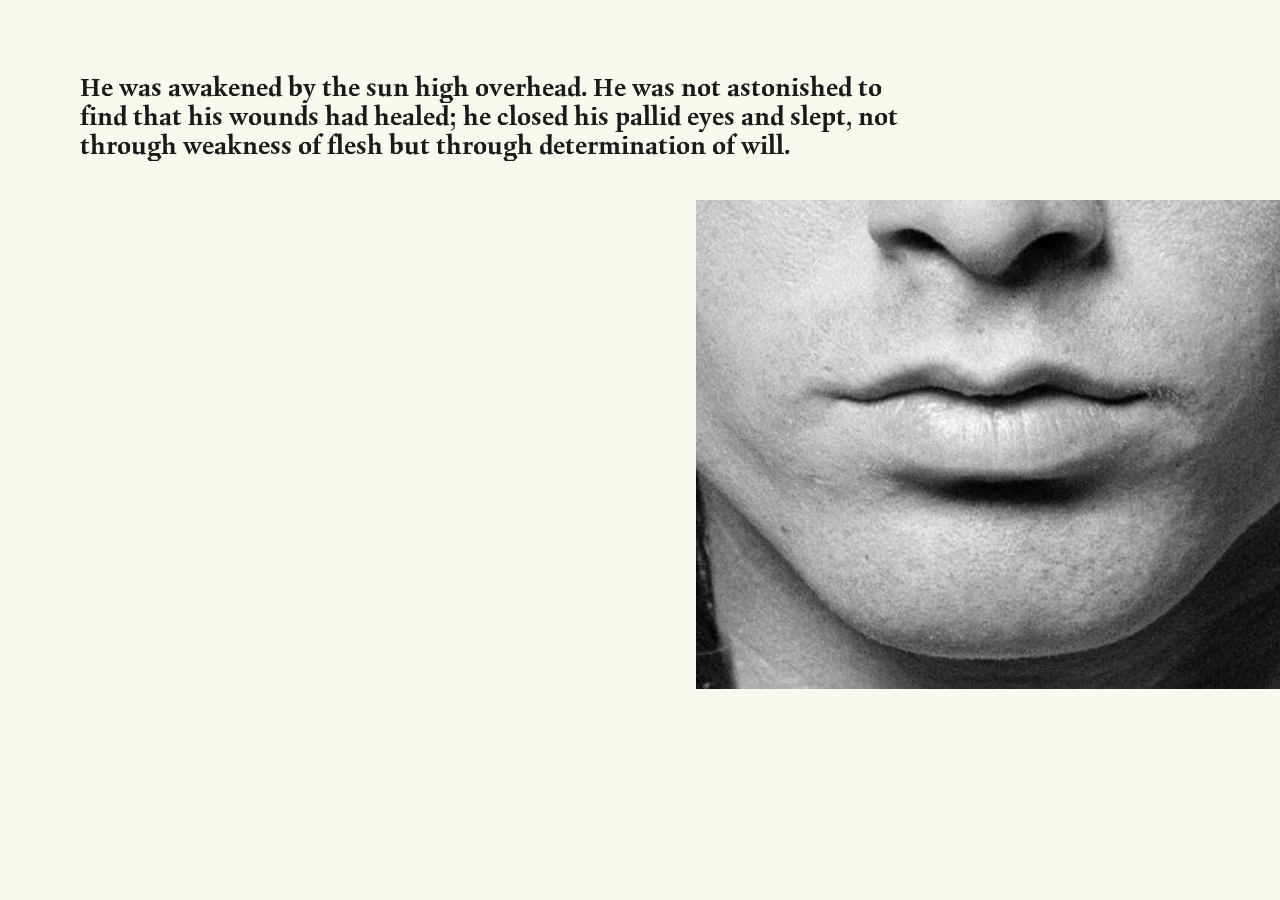
==== page2.html @ aa9014dd "first commit" ====
<!DOCTYPE html>
<html lang="en">

<head>
  <meta charset="utf-8">
  <title>page</title>
  <link rel="stylesheet" href="main.css">
</head>

<script>
  const mouth = document.getElementById("mouth");
  const hiddenBox = document.getElementById("hiddenBox");

  mouth.addEventListener("click", function () {
    mouth.style.display = "none";
    hiddenBox.style.display = "block";
  });

  hiddenBox.addEventListener("click", function () {
    hiddenBox.style.display = "none";
    mouth.style.display = "block";
  });
</script>

<body class="page2">

  <h1 class="card-title">He was awakened by the sun high overhead. He was not astonished to find that his wounds had healed; he closed his pallid eyes and slept, not through weakness of flesh but through determination of will. </h1>
  <div class="image-container">
    <img src="mouth.jpg" alt="Mouth Image" class="mouth-image" onclick="toggleBox()">

    <div class="hidden-box" id="textBox">
      <p>
       He knew that this temple was the place required for his invincible intent; 
       he knew that the incessant trees had not succeeded in strangling the ruins of another propitious temple
        downstream which had once belonged to gods now burned and dead; he knew that his immediate obligation was to dream.
         Toward midnight he was awakened by the inconsolable shriek of a bird. Tracks of bare feet, some figs 
         and a jug warned him that the men of the region had been spying respectfully on his sleep, soliciting 
         his protection or afraid of his magic. He felt a chill of fear, and sought out a sepulchral niche in the
          dilapidated wall where he concealed himself among unfamiliar leaves.
        The purpose which guided him was not impossible, though supernatural.
         He wanted to dream a man; he wanted to dream him in minute entirety and impose him on reality. 
         This magic project had exhausted the entire expanse of his mind; if someone had asked him his name
          or to relate some event of his former life, he would not have been able to give an answer. 
          This uninhabited, ruined temple suited him, for it is contained a minimum of visible world; 
          the proximity of the workmen also suited him, for they took it upon themselves to provide for his 
          frugal needs. The rice and fruit they brought him were nourishment enough for his body, which was
          consecrated to the sole task of sleeping and dreaming.
      </p>
    </div>


</body>

<script>
  function toggleBox() {
    const box = document.getElementById("textBox");
    if (box.style.display === "none" || box.style.display === "") {
      box.style.display = "block";
    } else {
      box.style.display = "none";
    }
  }
</script>
---- main.css ----
body {
    background-color: #FAF9EE;
    margin: 0;
    padding: 0;
}

.body-chart {
    width: 40%;
    height: auto;
    display: block;
    margin-left: 250px;
    position: relative;
    z-index: 1;
}

@font-face {
    font-family: "Fugit";
    src: url(fonts/FugitUnlicencedTrial-Bold.ttf) format("truetype");
}

.title-container {
    inset: 0;       
  height: auto; 
  display: flex;
  align-items: center;
  padding-left: 55px;
  position: relative;
}

h1 {
  position: absolute;
  right: 370px;
  top: 50%;
  transform: translateY(-50%);
  color: #FAF9EE;
  font-family: "Fugit";
  font-size: 18pt;
  z-index: 2;
}

:root{
  --circle-size: 750px;
  --circle-right: 200px;
  --circle-top: 100px;
}

.image-area{
  position: relative;
  height: 100vh; 
}

.orange-circle{
  width: var(--circle-size);
  height: var(--circle-size);
  position: absolute;
  right: var(--circle-right);
  top: var(--circle-top);
  border-radius: 50%;
  z-index: 0;

  background: radial-gradient(circle at 40% 35%,
    #ff6a2b 0%,
    #C7441C 45%,
    rgba(199,68,28,0) 70%
  );

  filter: blur(10px);
  animation: flameBlob 6s ease-in-out infinite;
}


.flame-arc{
  position: absolute;
  right: var(--circle-right);
  top: var(--circle-top);
  width: var(--circle-size);
  height: var(--circle-size);
  z-index: 3;
  pointer-events: none;
}

.flame-button{
  --angle: 0deg;
  --radius: 405px;
  --size: 40px;
  --speed: 5s;

  position: absolute;
  left: 50%;
  top: 50%;
  width: var(--size);
  height: var(--size);
  border-radius: 50%;

  transform:
    translate(-50%, -50%)
    rotate(var(--angle))
    translateX(var(--radius))
    rotate(calc(-1 * var(--angle)));

  pointer-events: auto;
  cursor: pointer;
  text-decoration: none;
}

.flame-button::before{
  content:"";
  position:absolute;
  inset:-10px;
  border-radius:50%;
  background: radial-gradient(circle at 40% 35%,
    #fff06c 0%,
    #c79c1c 45%,
    rgba(199, 139, 28, 0) 70%
  );
  filter: blur(4px);
  opacity: 0.95;
  animation: flameBlob var(--speed) ease-in-out infinite;
}

.flame-button:hover::before{
  animation-duration: 1.2s;
  opacity: 1;
}

.b1  { --angle: -70deg; --size: 26px; --radius: 390px; --speed: 6s; }
.b2  { --angle: -55deg; --size: 30px; --radius: 395px; --speed: 5.7s; }
.b3  { --angle: -40deg; --size: 34px; --radius: 400px; --speed: 5.4s; }
.b4  { --angle: -25deg; --size: 38px; --radius: 405px; --speed: 5.1s; }
.b5  { --angle: -10deg; --size: 42px; --radius: 410px; --speed: 4.8s; }
.b6  { --angle:  10deg; --size: 46px; --radius: 410px; --speed: 4.6s; }
.b7  { --angle:  25deg; --size: 50px; --radius: 405px; --speed: 4.3s; }
.b8  { --angle:  40deg; --size: 54px; --radius: 400px; --speed: 4.0s; }
.b9  { --angle:  55deg; --size: 58px; --radius: 395px; --speed: 3.7s; }
.b10 { --angle:  70deg; --size: 62px; --radius: 390px; --speed: 3.4s; }

@keyframes flameBlob {
  0%   { border-radius: 50% 50% 50% 50% / 50% 50% 50% 50%; transform: rotate(0deg) scale(1); }
  33%  { border-radius: 55% 45% 60% 40% / 45% 60% 40% 55%; transform: rotate(8deg) scale(1.05); }
  66%  { border-radius: 45% 55% 40% 60% / 60% 45% 55% 40%; transform: rotate(-8deg) scale(0.98); }
  100% { border-radius: 50% 50% 50% 50% / 50% 50% 50% 50%; transform: rotate(0deg) scale(1); }
}


.orange-circle:hover {
  animation-duration: 2s;
}


.page1 {
    background-color: #FAF9EE;
    font-family: "Fugit";
    position: relative;
}
.card-title {
    font-size: 18pt;
    color: #1b1a1a;
    left: 80px;
    top: 100px;
    position: absolute;
}
.story-page{
  background-color: #FAF9EE;
  font-family: "Fugit";
  position: relative;
  min-height: 100vh;
}


.image-container{
  width:200px;       
  position: absolute;
right: 30%;
  top: 200px;

  position: absolute;
}
.eye-image{
  width: 600px;
  height: auto;
  display: block;
  cursor: pointer;
  right: 20px;
  position: static;
}

.eye-image:hover{
  filter: brightness(1.2);
  left: 300px;
  top: 20px;
}

.reveal-image{
  width: 200%;
  height: auto;
  display: block;
  cursor: pointer;
  position: static;
}

.mouth-image{
 width: 600px;
  height: auto;
  display: block;
  cursor: pointer;
  right: 20px;
  position: static;
}
.mouth-image:hover{
  filter: brightness(1.2);
  left: 300px;
  top: 20px;
}

.nose-image{
 width: 500px;
  height: auto;
  display: block;
  cursor: pointer;
  right: 20px;
  position: static;
}
.nose-image:hover{
  filter: brightness(1.2);
  left: 300px;
  top: 20px;
}

.hidden-box{
  position: absolute;
 
  inset: 0;

  background: black;
  color: white;
  padding: 20px;
  

  display: none;
  cursor: pointer;
  
  overflow-y: auto;        
}
.image-container.revealed .hidden-box{
  display: block;
}

.image-container.revealed .reveal-image{
  visibility: hidden;    
}
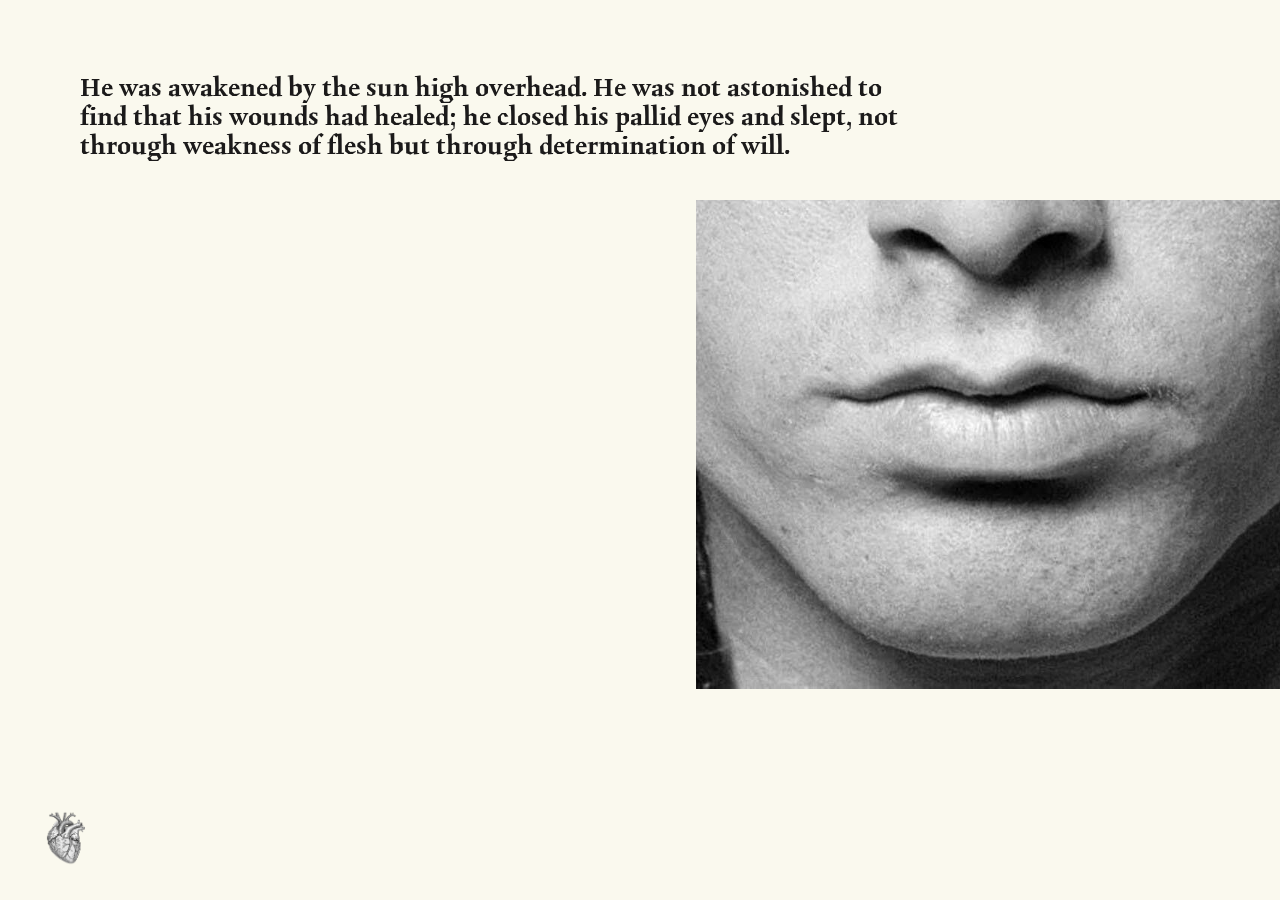
==== commit a9cacb83: "Updates" ====
--- a/page2.html
+++ b/page2.html
@@ -47,7 +47,9 @@
           consecrated to the sole task of sleeping and dreaming.
       </p>
     </div>
-
+<a href="index.html" class="home-button">
+              <img src="heart.png" class="home-icon" alt="Home">
+            </a>
 
 </body>
 
--- a/main.css
+++ b/main.css
@@ -145,7 +145,20 @@
 .orange-circle:hover {
   animation-duration: 2s;
 }
-
+.home-button {
+  position: fixed;
+   bottom: 30px;
+  left: 30px;
+  z-index: 999;
+}
+.home-icon{
+   width: 70px;
+  cursor: pointer;
+}
+
+.home-icon:hover{
+  filter: brightness(1.2);
+}
 
 .page1 {
     background-color: #FAF9EE;
@@ -170,7 +183,7 @@
 .image-container{
   width:200px;       
   position: absolute;
-right: 30%;
+  right: 30%;
   top: 200px;
 
   position: absolute;
@@ -213,8 +226,8 @@
 }
 
 .nose-image{
- width: 500px;
-  height: auto;
+ width: 600px;
+  height: 600px;
   display: block;
   cursor: pointer;
   right: 20px;
@@ -225,16 +238,88 @@
   left: 300px;
   top: 20px;
 }
+.ear-image{
+ width: 600px;
+  height: auto;
+  display: block;
+  cursor: pointer;
+  right: 20px;
+  position: static;
+}
+.ear-image:hover{
+  filter: brightness(1.2);
+}
+
+.fingers-image{
+ width: 600px;
+  height: 600px;
+  display: block;
+  cursor: pointer;
+  right: 20px;
+  position: static;
+  object-fit: cover;
+}
+.fingers-image:hover{
+  filter: brightness(1.2);
+}
+
+.knee-image{
+ width: 600px;
+  height: auto;
+  display: block;
+  cursor: pointer;
+  right: 20px;
+  position: static;
+}
+.knee-image:hover{
+  filter: brightness(1.2);
+}
+
+.feet-image{
+ width: 600px;
+  height: 600px;
+  display: block;
+  cursor: pointer;
+  right: 20px;
+  position: static;
+  object-fit: cover;
+}
+
+.feet-image:hover{
+  filter: brightness(1.2);
+}
+
+.hair-image{
+ width: 600px;
+  height: auto;
+  display: block;
+  cursor: pointer;
+  right: 20px;
+  position: static;
+}
+.hair-image:hover{
+  filter: brightness(1.2);
+}
+.body-image{
+ width: 600px;
+  height: auto;
+  display: block;
+  cursor: pointer;
+  right: 20px;
+  position: static;
+  object-fit: cover;
+}
+.body-image:hover{
+  filter: brightness(1.2);
+}
 
 .hidden-box{
   position: absolute;
- 
+  width: 500px;
   inset: 0;
-
   background: black;
   color: white;
   padding: 20px;
-  
 
   display: none;
   cursor: pointer;
